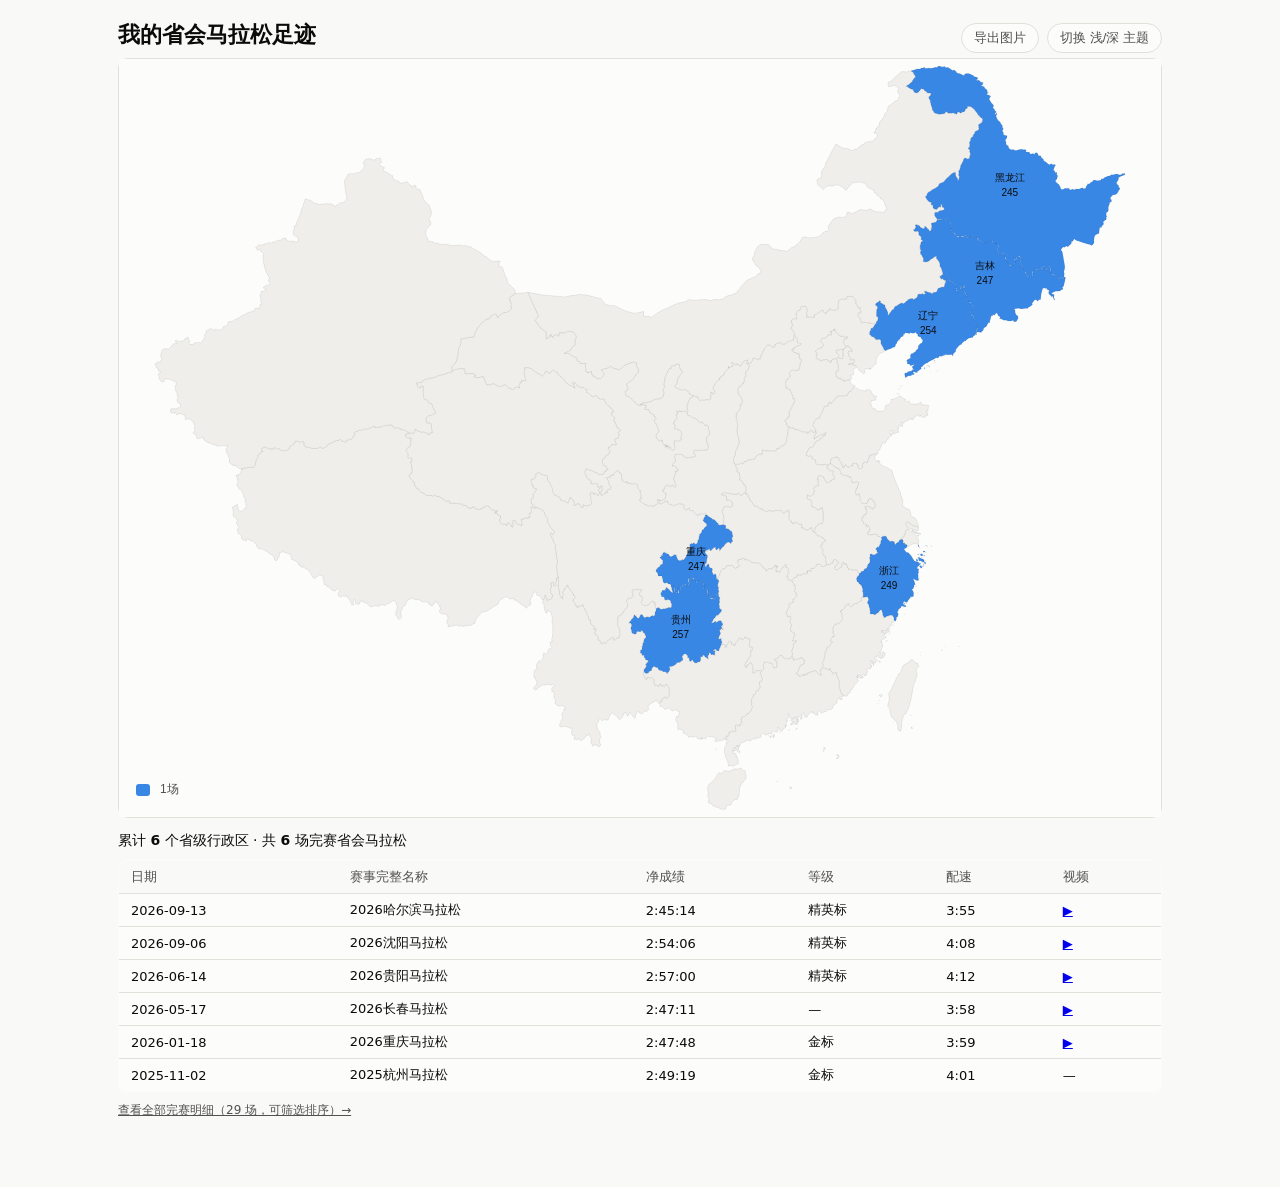
==== index.html @ 9a2ef8f0 "省会破三足迹地图：静态页面 + Notion 同步脚本 两个页面共用同一份数据：地图页（index.html）把「已完赛的省会马拉松」按省份画成 中国地图，颜色深浅表示完赛场次，省份上标注该省最快官方" ====
<!doctype html>
<html lang="zh-CN">
<head>
<meta charset="utf-8">
<meta name="viewport" content="width=device-width, initial-scale=1">
<title>我的省会马拉松足迹</title>
<link rel="stylesheet" href="style.css">
<style>
  /* 本页独有：地图容器与汇总区。通用样式在 style.css 里，两页共用。 */
  #map {
    width: 100%;
    /* 高度跟随视口：小屏不把左下图例顶到折叠线以下，大屏最多 760px（地图按高度自适应，越高画得越大） */
    height: clamp(420px, calc(100vh - 140px), 760px);
    background: var(--surface);
    border: 1px solid var(--hairline);
    border-radius: 10px;
  }
  #summary { margin-top: 14px; }
  /* 明细页入口。本页原本没有链接配色规则，只给这一个链接上色，不动全局 a。 */
  .more-link { color: var(--ink-2); }
</style>
</head>
<body>
<div class="page">
  <header>
    <div>
      <h1>我的省会马拉松足迹</h1>
    </div>
    <div class="tools">
      <button id="export-png" class="tool-btn" type="button">导出图片</button>
      <button id="theme-toggle" class="tool-btn" type="button">切换 浅/深 主题</button>
    </div>
  </header>

  <div id="map"></div>
  <div id="summary"></div>
</div>

<script src="lib/china.js"></script>
<script src="lib/echarts.min.js"></script>
<script src="data/races.js"></script>
<script src="format.js"></script>
<script src="app.js"></script>
</body>
</html>
---- style.css ----
/* 地图页（index.html）与明细页（detail.html）共用的样式：
   CSS 变量与浅深主题、页面骨架、按钮、表格。
   各页自己独有的规则写在各自 html 的 <style> 里，且要排在本文件之后。 */

:root {
  color-scheme: light;
  --page:   #f9f9f7;
  --surface: #fcfcfb;
  --ink:    #0b0b0b;
  --ink-2:  #52514e;
  --muted:  #898781;
  --hairline: #e1e0d9;
}
@media (prefers-color-scheme: dark) {
  :root:not([data-theme="light"]) {
    color-scheme: dark;
    --page:   #0d0d0d;
    --surface: #1a1a19;
    --ink:    #ffffff;
    --ink-2:  #c3c2b7;
    --muted:  #898781;
    --hairline: #2c2c2a;
  }
}
:root[data-theme="dark"] {
  color-scheme: dark;
  --page:   #0d0d0d;
  --surface: #1a1a19;
  --ink:    #ffffff;
  --ink-2:  #c3c2b7;
  --muted:  #898781;
  --hairline: #2c2c2a;
}
* { box-sizing: border-box; }
body {
  margin: 0;
  background: var(--page);
  color: var(--ink);
  font-family: system-ui, -apple-system, "Segoe UI", "PingFang SC", "Microsoft YaHei", sans-serif;
}
.page {
  max-width: 1080px;
  margin: 0 auto;
  padding: 20px 18px 56px;
}
header {
  display: flex;
  align-items: baseline;
  justify-content: space-between;
  gap: 12px;
  flex-wrap: wrap;
  margin-bottom: 4px;
}
h1 { font-size: 22px; margin: 0 0 4px; font-weight: 650; }
.subtitle { color: var(--ink-2); font-size: 13px; margin: 0; }
.tools { display: flex; gap: 8px; }
.tool-btn {
  border: 1px solid var(--hairline);
  background: var(--surface);
  color: var(--ink-2);
  font-size: 13px;
  padding: 5px 12px;
  border-radius: 999px;
  cursor: pointer;
  white-space: nowrap;
}
/* 返回地图是个 <a>，得把下划线去掉才和旁边的按钮长得一样 */
a.tool-btn { text-decoration: none; }
.stat-line { color: var(--ink); font-size: 14px; margin: 0 0 10px; }
.stat-line b { font-weight: 650; }
table {
  width: 100%;
  border-collapse: collapse;
  font-size: 13px;
  background: var(--surface);
  border: 1px solid var(--hairline);
  border-radius: 8px;
  overflow: hidden;
}
th, td {
  text-align: left;
  padding: 7px 12px;
  border-bottom: 1px solid var(--hairline);
}
th { color: var(--ink-2); font-weight: 500; background: var(--page); }
tr:last-child td { border-bottom: none; }
/* 表格列多，窄屏放不下就横向滚动，别把页面撑破 */
.table-wrap { overflow-x: auto; }
.table-wrap th, .table-wrap td { white-space: nowrap; }
.empty-tip, .muted-note { color: var(--muted); font-size: 13px; }
.muted-note { font-size: 12px; margin-top: 10px; }
code { background: var(--page); border: 1px solid var(--hairline); border-radius: 4px; padding: 0 4px; font-size: 12px; }
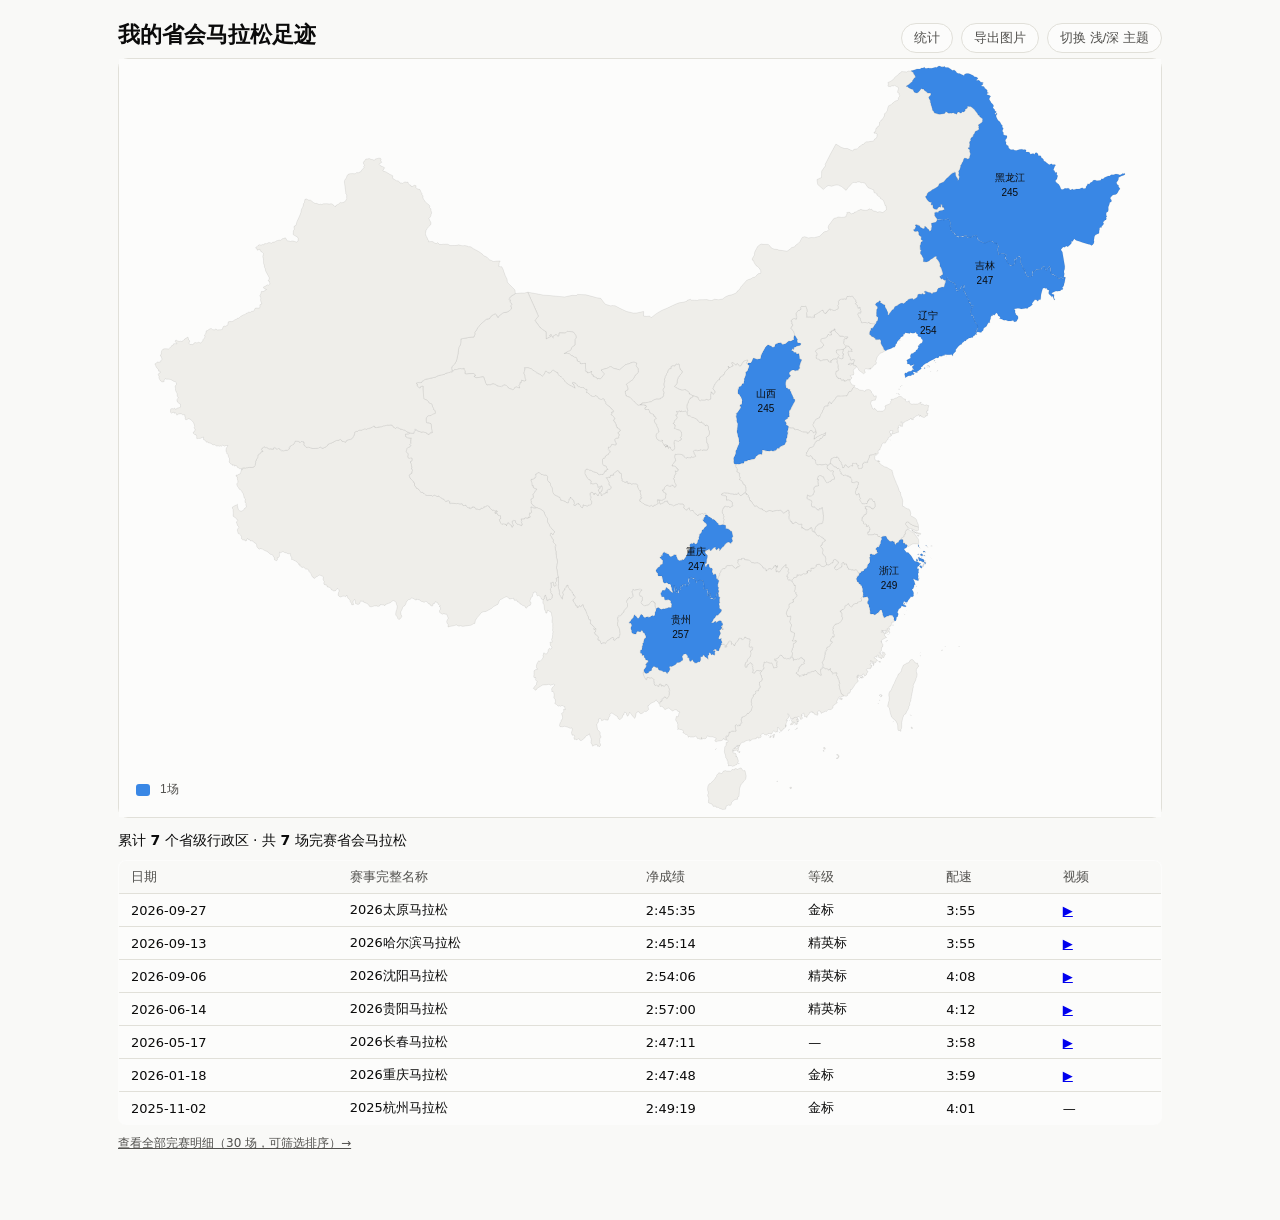
==== commit da104f0d: "新增统计页：统计全部现算，README 不再写死数字 新增第三个视图 stats.html / stats.js：概览、年度分布、组别分布、 每组最好成绩前三、赛事等级、数据口径，全部由 data/r" ====
--- a/index.html
+++ b/index.html
@@ -27,6 +27,7 @@
       <h1>我的省会马拉松足迹</h1>
     </div>
     <div class="tools">
+      <a class="tool-btn" href="stats.html">统计</a>
       <button id="export-png" class="tool-btn" type="button">导出图片</button>
       <button id="theme-toggle" class="tool-btn" type="button">切换 浅/深 主题</button>
     </div>
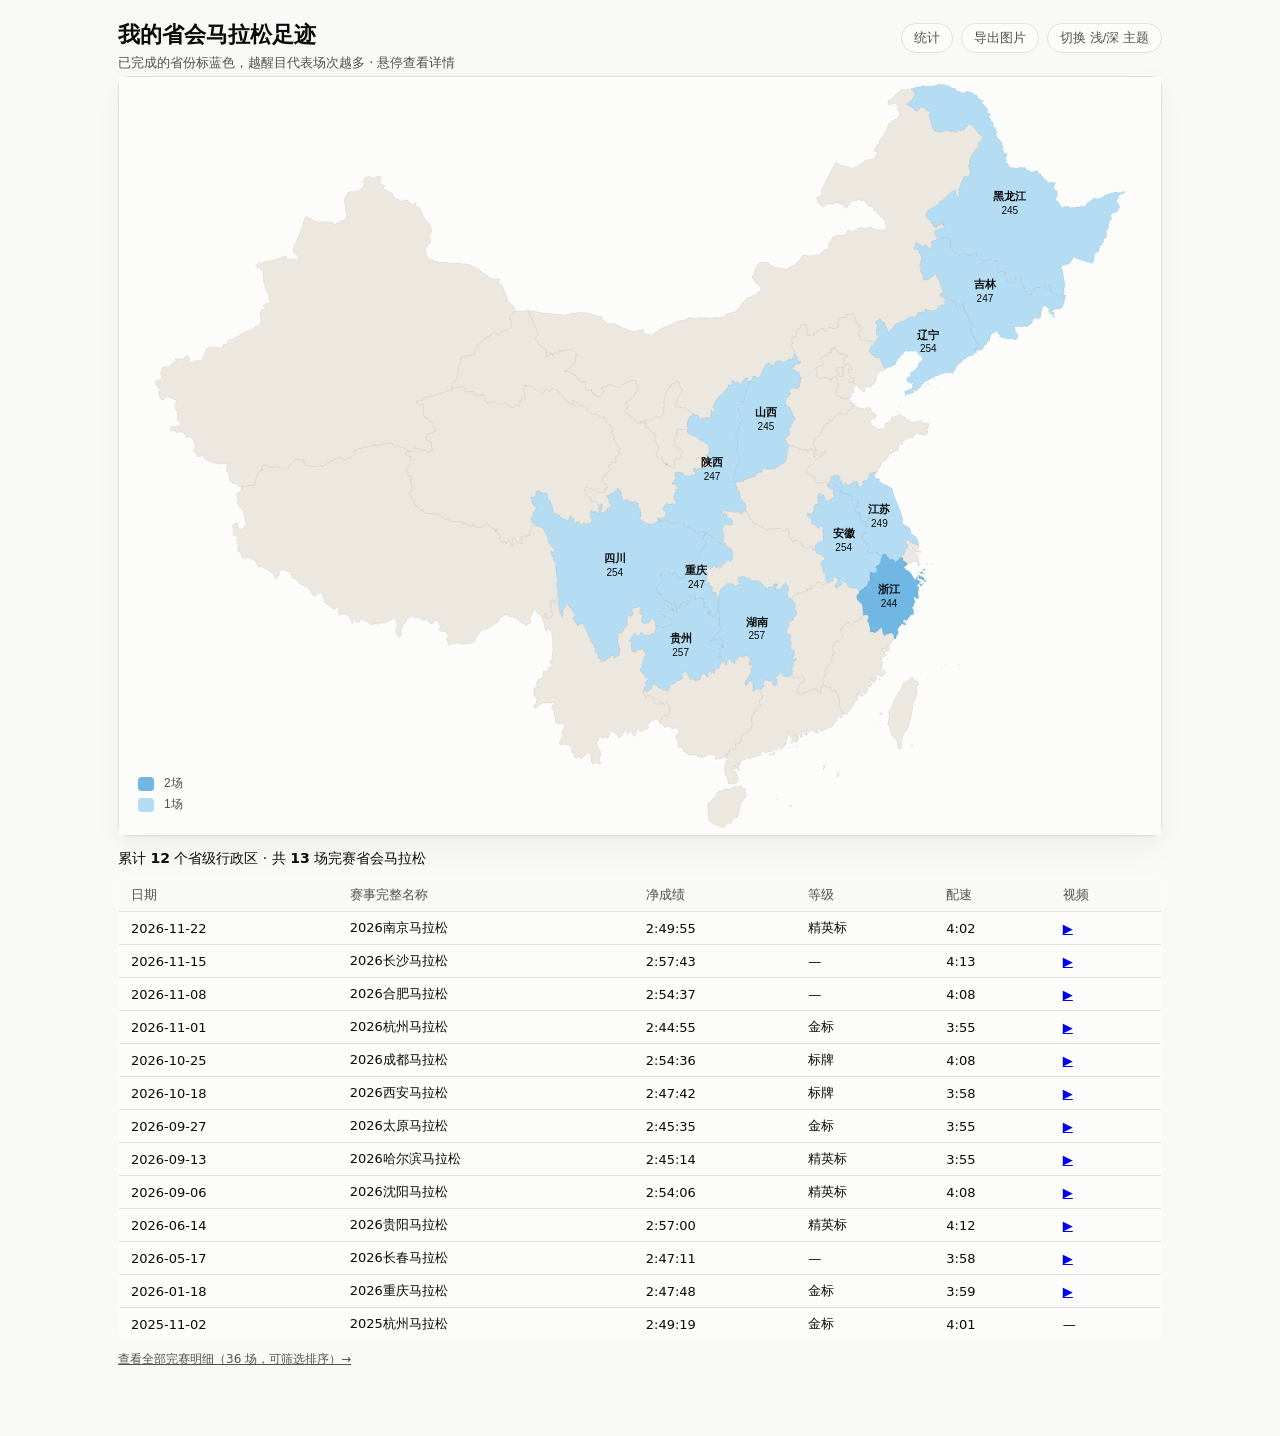
==== commit e3a34f09: "视觉：地图换天蓝色阶、图例按场次分档只显示用到的档位" ====
--- a/index.html
+++ b/index.html
@@ -14,6 +14,7 @@
     background: var(--surface);
     border: 1px solid var(--hairline);
     border-radius: 10px;
+    box-shadow: 0 1px 2px rgba(0,0,0,0.05), 0 10px 30px rgba(0,0,0,0.05);
   }
   #summary { margin-top: 14px; }
   /* 明细页入口。本页原本没有链接配色规则，只给这一个链接上色，不动全局 a。 */
@@ -25,6 +26,7 @@
   <header>
     <div>
       <h1>我的省会马拉松足迹</h1>
+      <p class="subtitle">已完成的省份标蓝色，越醒目代表场次越多 · 悬停查看详情</p>
     </div>
     <div class="tools">
       <a class="tool-btn" href="stats.html">统计</a>
--- a/style.css
+++ b/style.css
@@ -66,6 +66,10 @@
 }
 /* 返回地图是个 <a>，得把下划线去掉才和旁边的按钮长得一样 */
 a.tool-btn { text-decoration: none; }
+/* 按钮交互反馈：悬停浮起一层、按下更实、键盘焦点留一圈 */
+.tool-btn:hover { background: var(--page); color: var(--ink); border-color: var(--muted); }
+.tool-btn:active { background: var(--hairline); }
+.tool-btn:focus-visible { outline: 2px solid var(--ink-2); outline-offset: 2px; }
 .stat-line { color: var(--ink); font-size: 14px; margin: 0 0 10px; }
 .stat-line b { font-weight: 650; }
 table {
